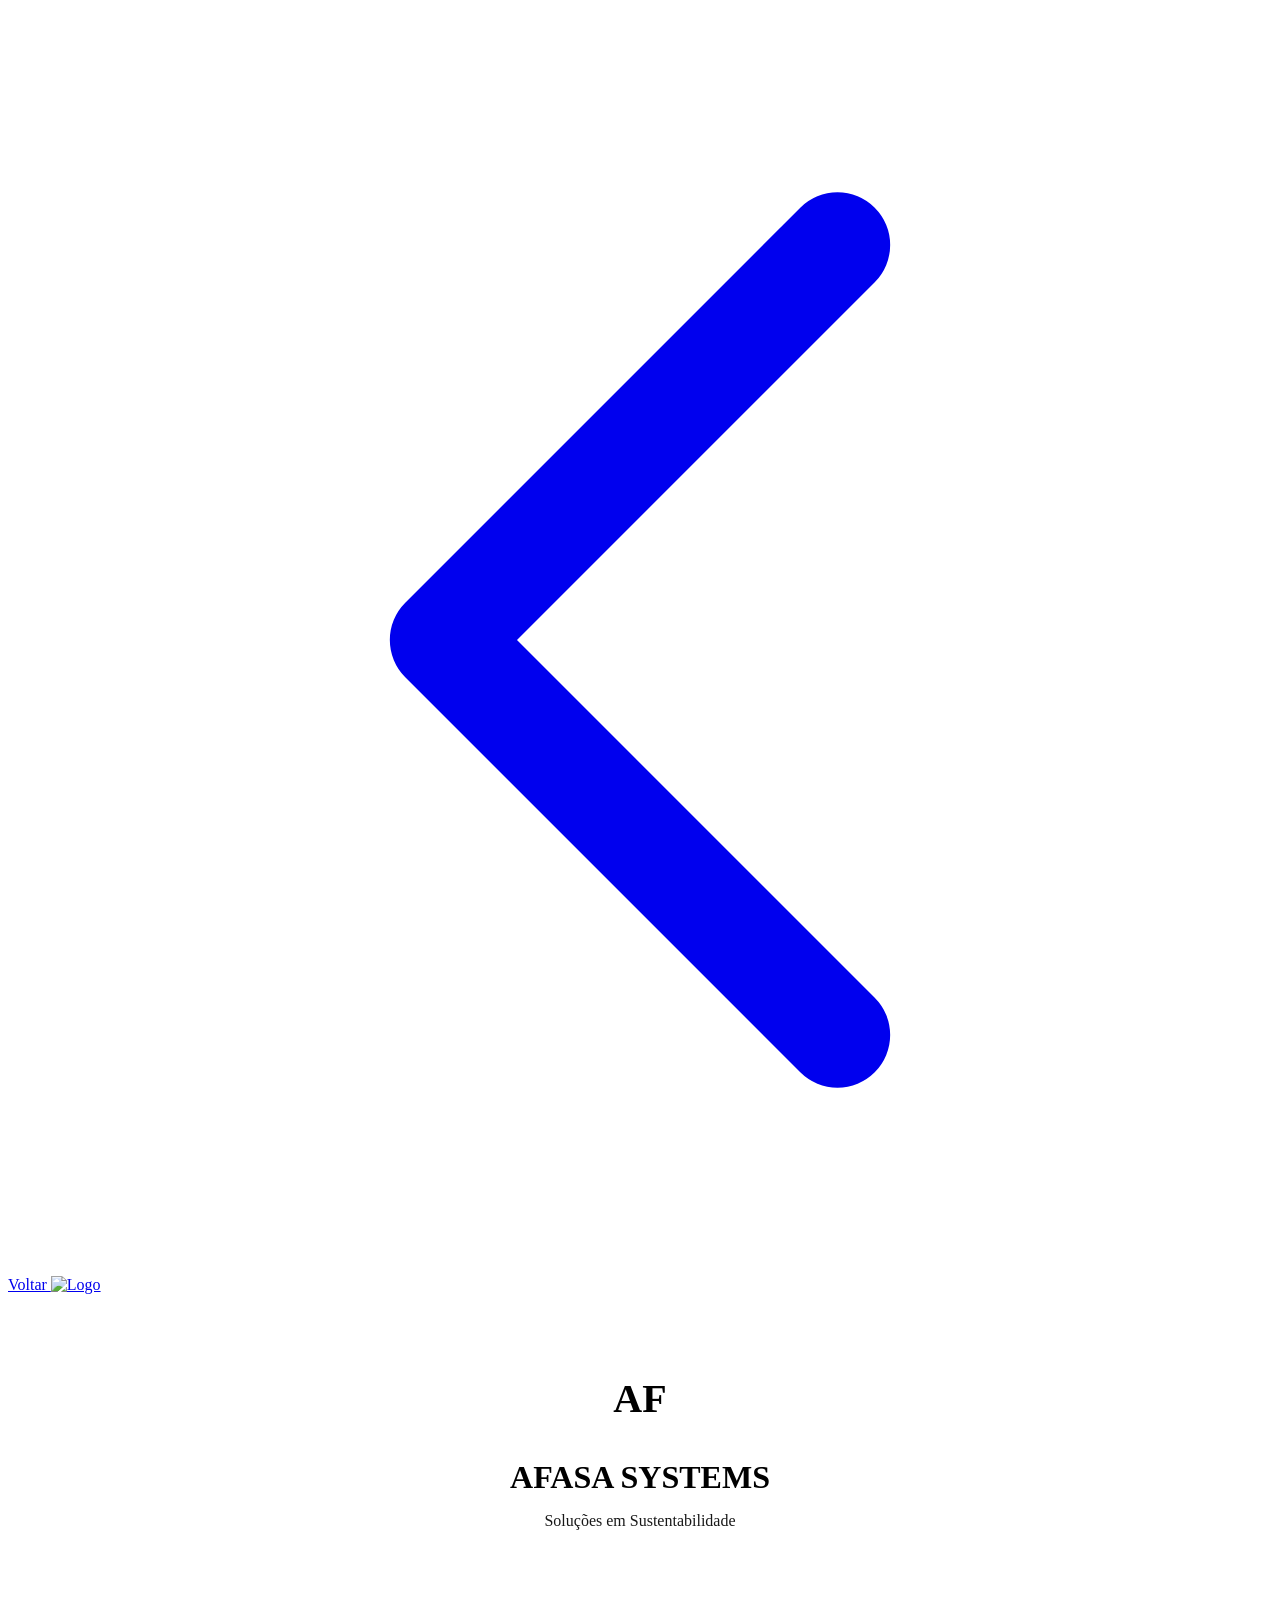
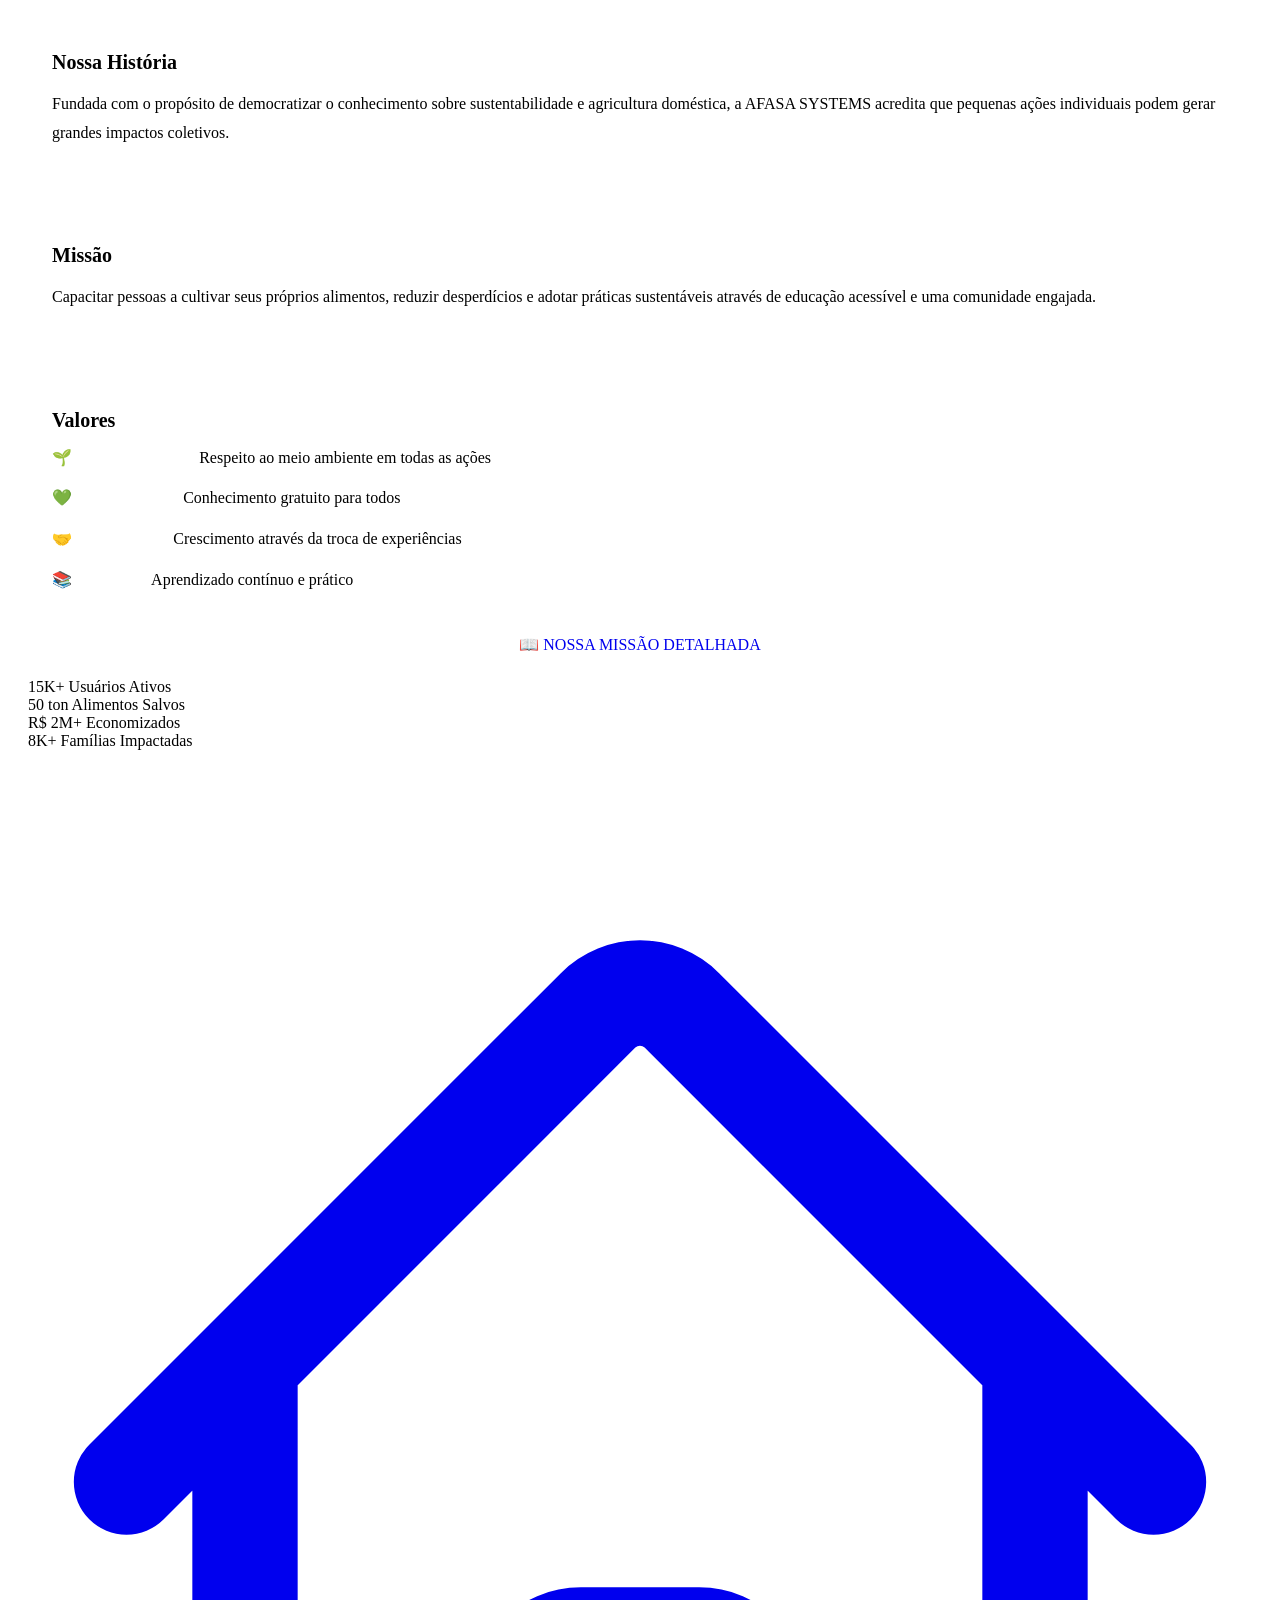
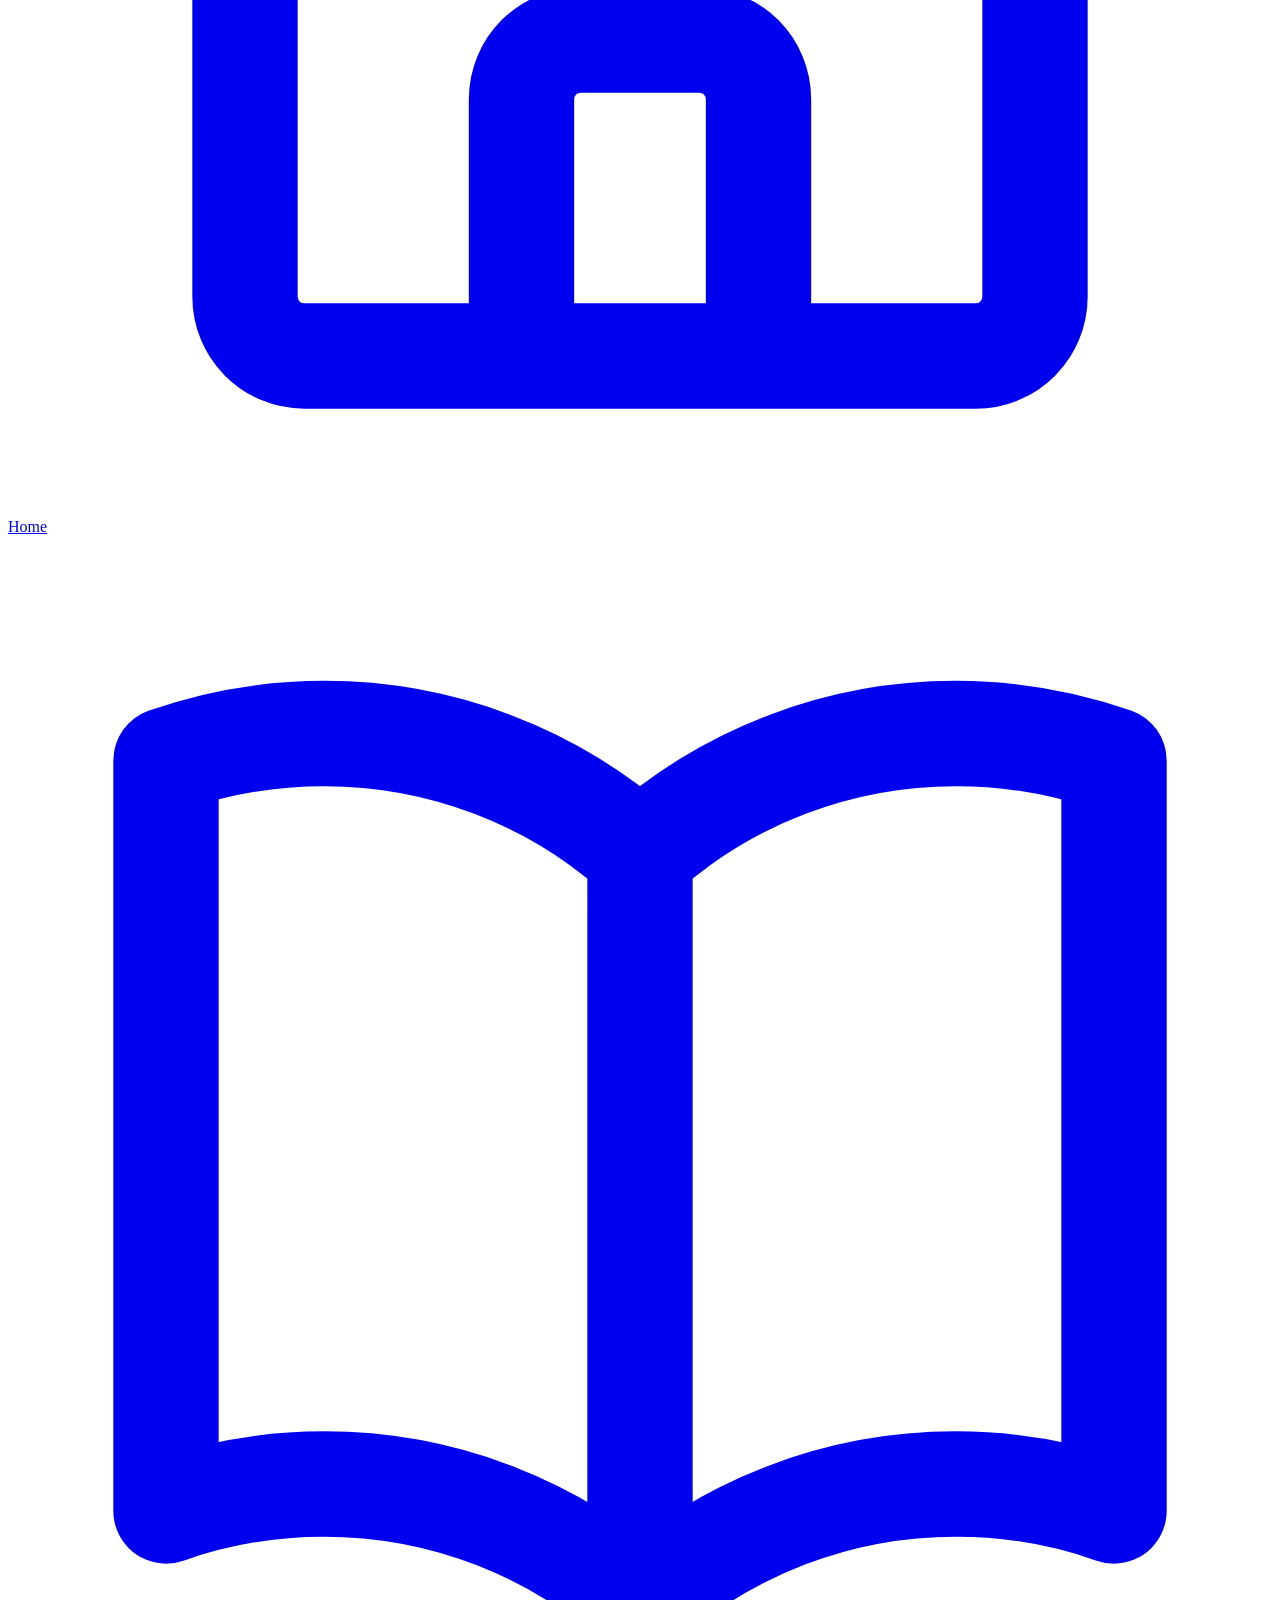
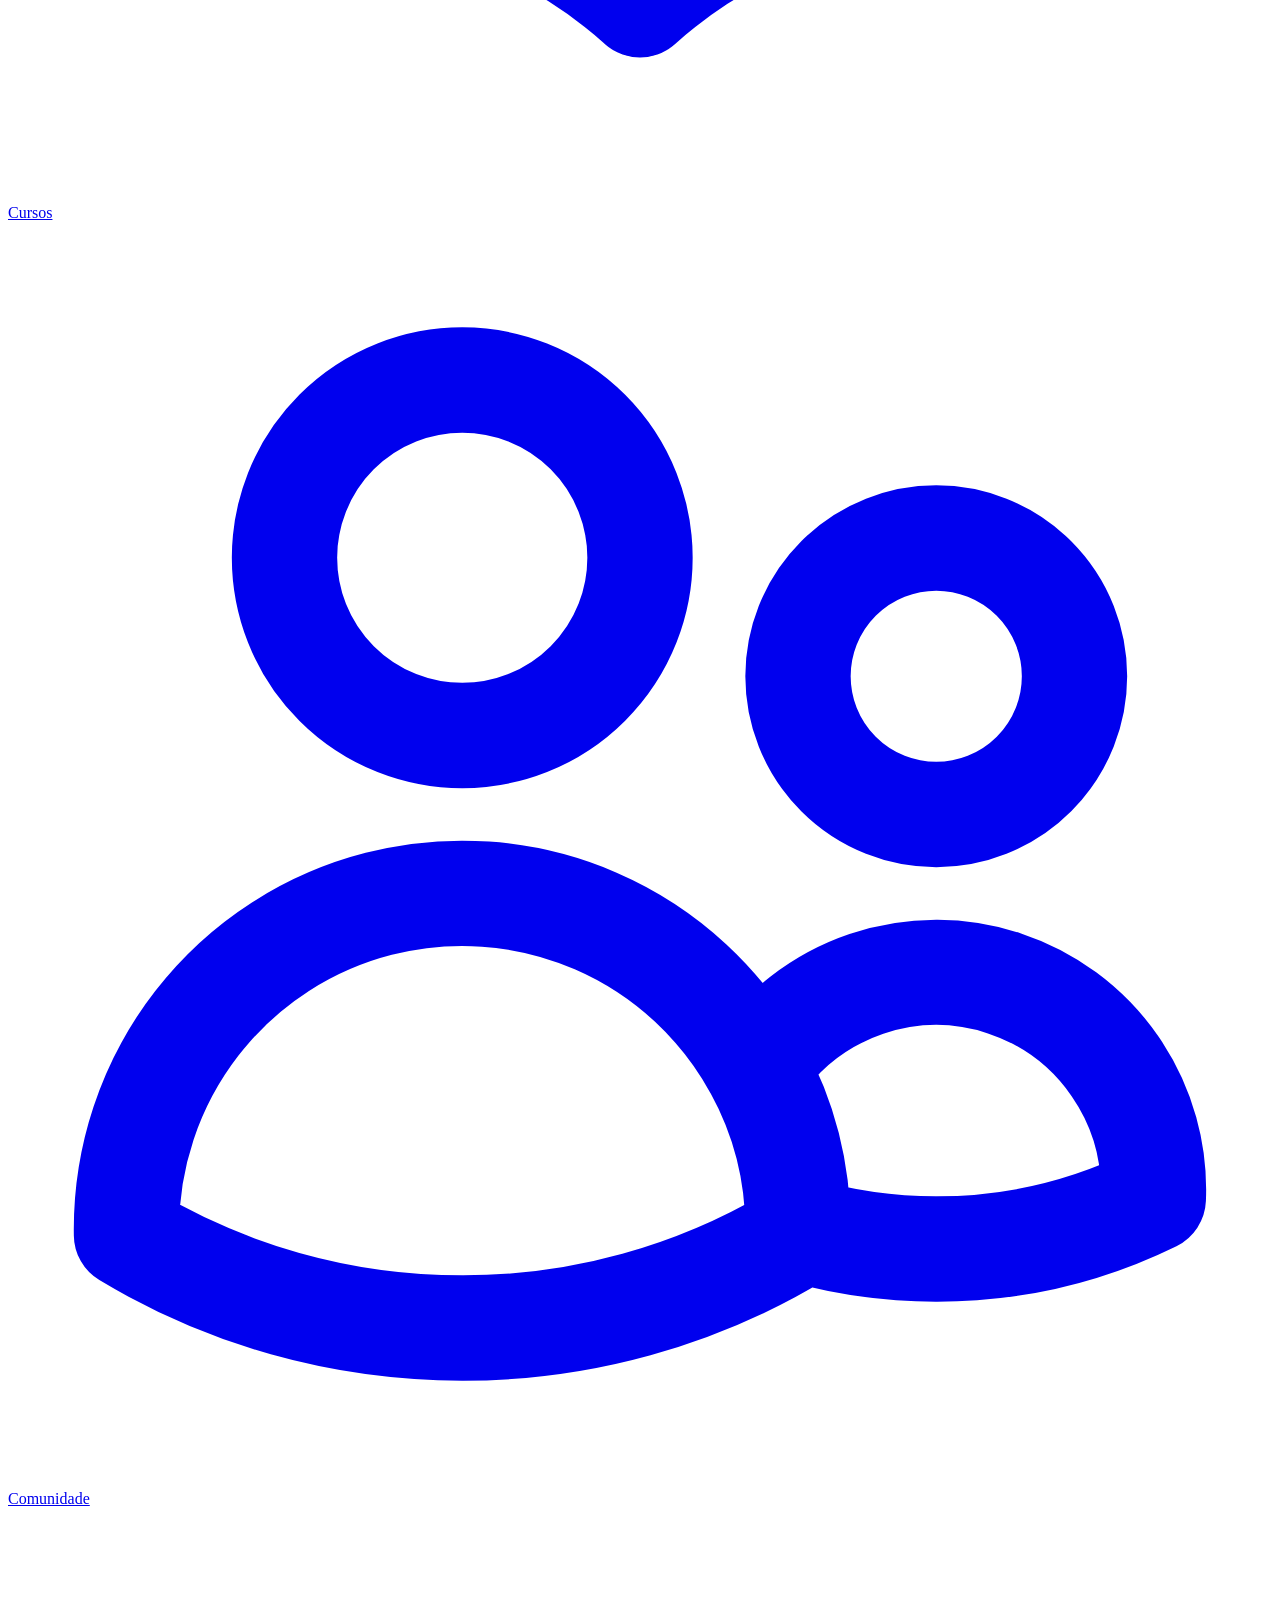
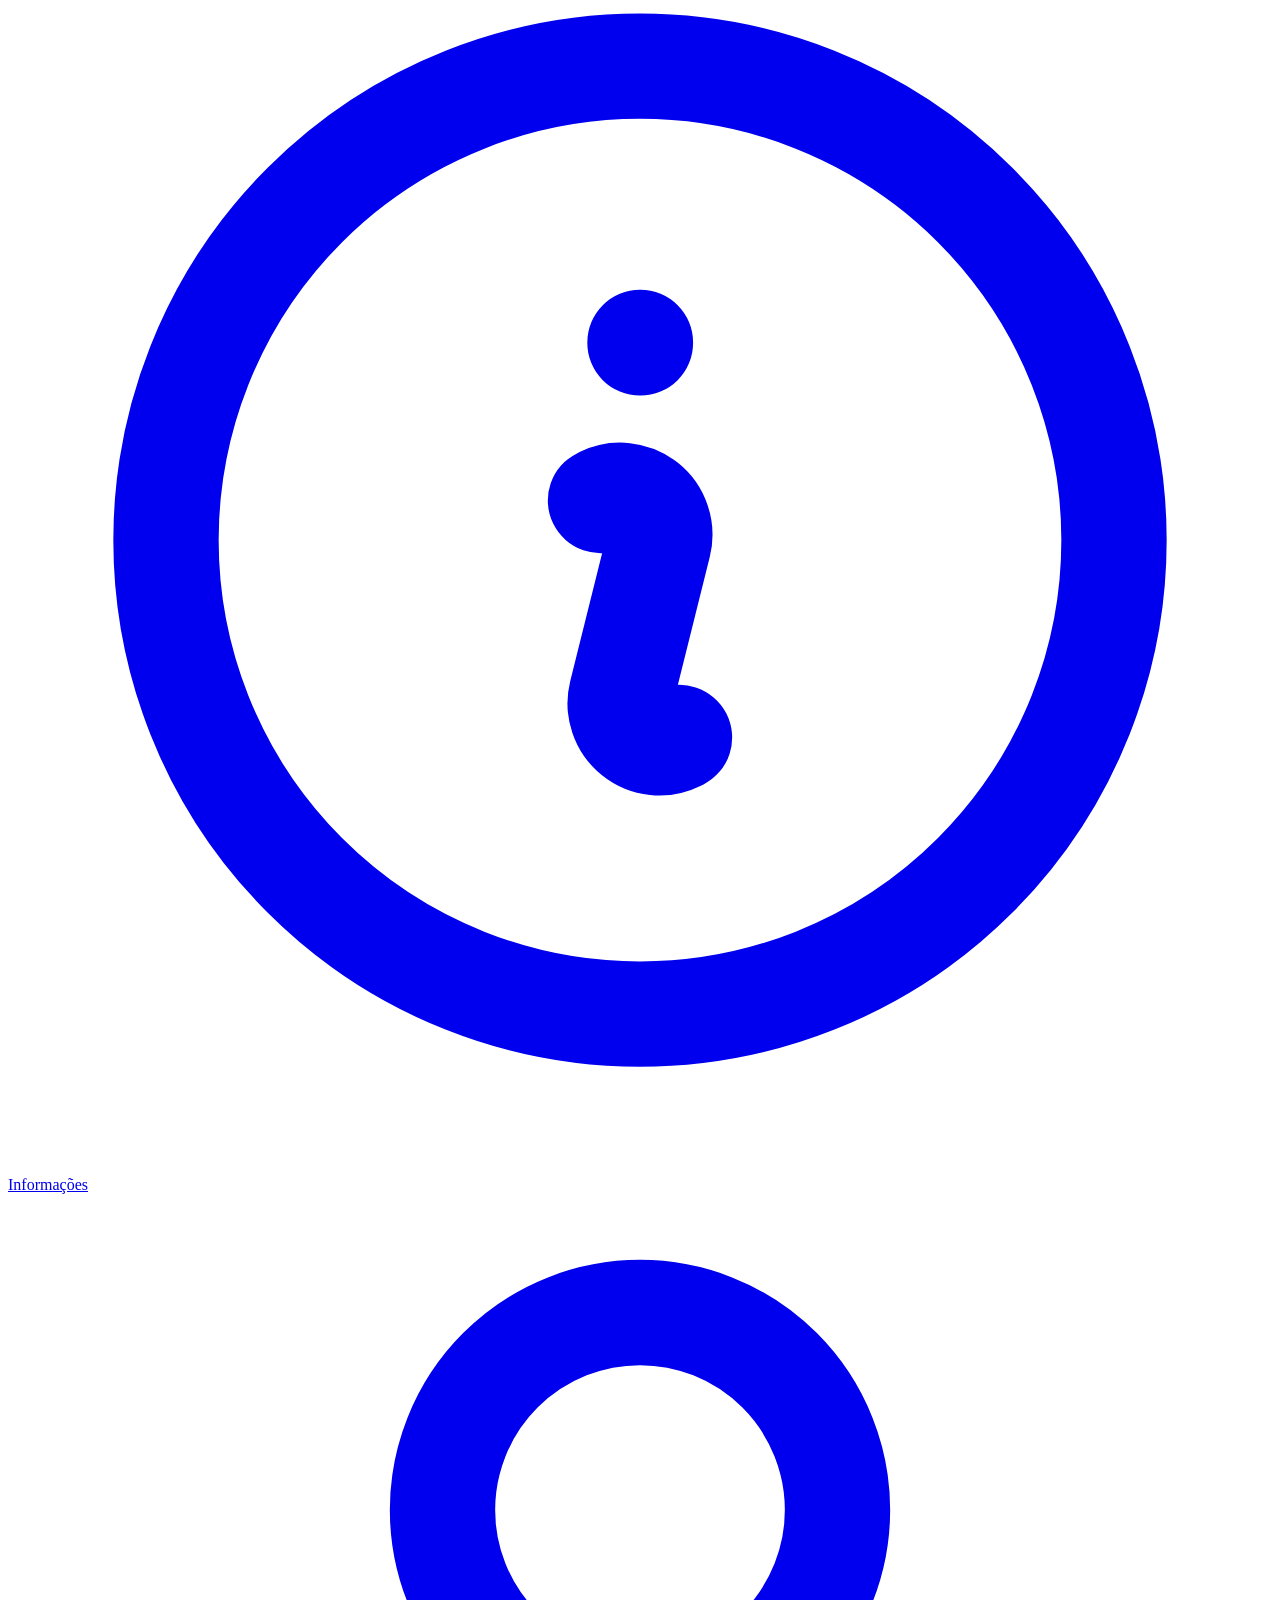
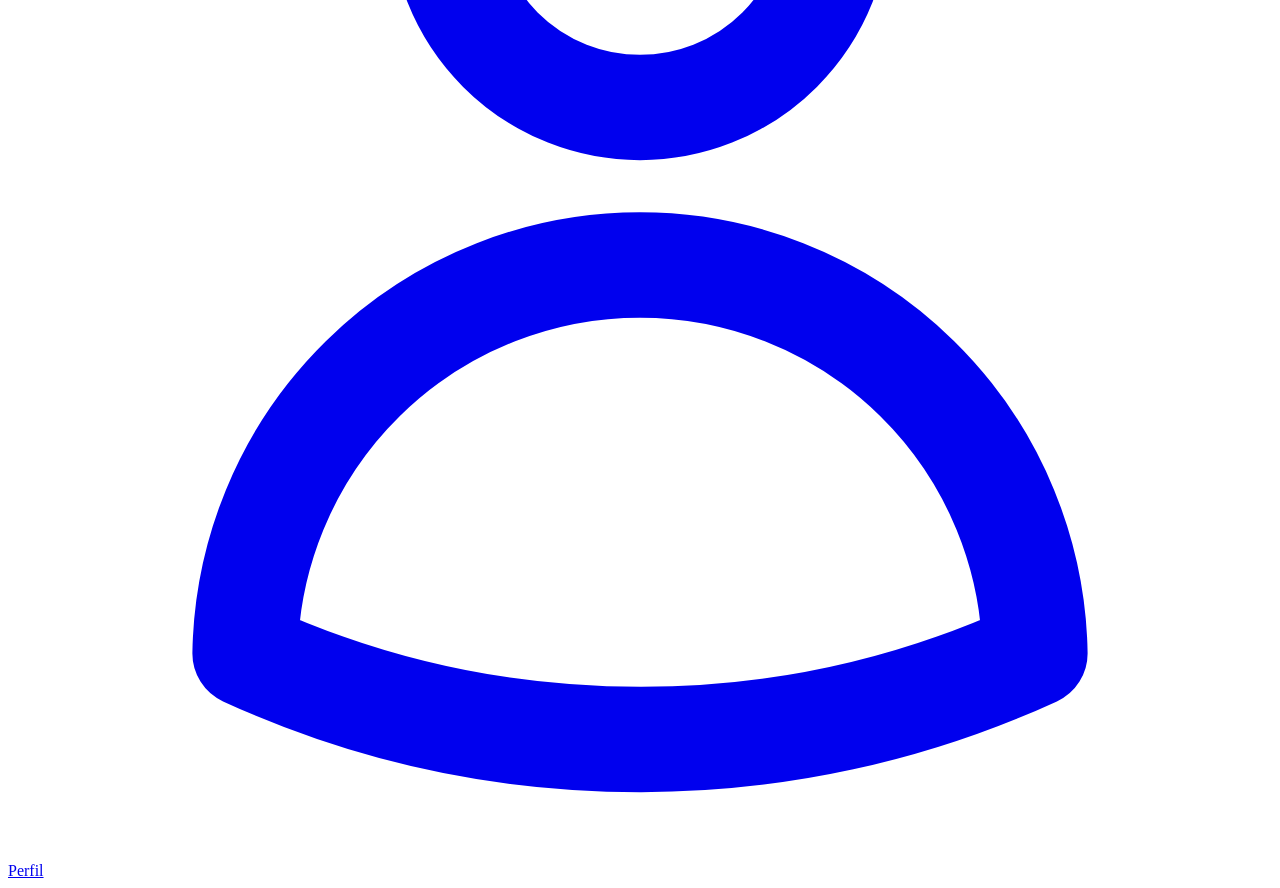
==== about.html @ ed2e095a "Add files via upload Arquivos do projeto Afasa Systems" ====
<!DOCTYPE html>
<html lang="pt-BR">
<head>
    <meta charset="UTF-8">
    <meta name="viewport" content="width=device-width, initial-scale=1.0">
    <title>Sobre - AFASA SYSTEMS</title>
    <link rel="stylesheet" href="css/style.css">
</head>
<body>
     <div class="header">
        <div class="header-content container">
            <a href="home.html" class="back-btn">
                <svg xmlns="http://www.w3.org/2000/svg" fill="none" viewBox="0 0 24 24" stroke-width="2" stroke="currentColor">
                    <path stroke-linecap="round" stroke-linejoin="round" d="M15.75 19.5L8.25 12l7.5-7.5" />
                </svg>
                Voltar
            </a>
            <a href="home.html" class="header-logo">
                <img class="logo" src="images/logo.jpg" alt="Logo">
            </a>
        </div>
    </div>

    <div class="container">
        <div style="padding: 24px 20px 100px;">
            <div style="background: linear-gradient(135deg, var(--green) 0%, var(--green-hover) 100%); padding: 40px 20px; border-radius: 16px; text-align: center; margin-bottom: 24px;">
                <div style="width: 80px; height: 80px; background: white; border-radius: 16px; display: flex; align-items: center; justify-content: center; margin: 0 auto 16px; font-size: 40px; font-weight: 700; color: var(--green);">AF</div>
                <h1 style="font-size: 32px; margin-bottom: 8px;">AFASA SYSTEMS</h1>
                <p style="opacity: 0.9;">Soluções em Sustentabilidade</p>
            </div>

            <div style="background: var(--bg-card); border-radius: 12px; padding: 24px; margin-bottom: 16px; border: 1px solid var(--zinc-800);">
                <h2 style="font-size: 20px; margin-bottom: 12px;">Nossa História</h2>
                <p style="color: var(--gray-light); line-height: 1.8;">
                    Fundada com o propósito de democratizar o conhecimento sobre sustentabilidade e agricultura doméstica, a AFASA SYSTEMS acredita que pequenas ações individuais podem gerar grandes impactos coletivos.
                </p>
            </div>

            <div style="background: var(--bg-card); border-radius: 12px; padding: 24px; margin-bottom: 16px; border: 1px solid var(--zinc-800);">
                <h2 style="font-size: 20px; margin-bottom: 12px;">Missão</h2>
                <p style="color: var(--gray-light); line-height: 1.8;">
                    Capacitar pessoas a cultivar seus próprios alimentos, reduzir desperdícios e adotar práticas sustentáveis através de educação acessível e uma comunidade engajada.
                </p>
            </div>

            <div style="background: var(--bg-card); border-radius: 12px; padding: 24px; margin-bottom: 16px; border: 1px solid var(--zinc-800);">
                <h2 style="font-size: 20px; margin-bottom: 12px;">Valores</h2>
                <div style="display: flex; flex-direction: column; gap: 12px; color: var(--gray-light); line-height: 1.8;">
                    <div>🌱 <strong style="color: white;">Sustentabilidade:</strong> Respeito ao meio ambiente em todas as ações</div>
                    <div>💚 <strong style="color: white;">Acessibilidade:</strong> Conhecimento gratuito para todos</div>
                    <div>🤝 <strong style="color: white;">Comunidade:</strong> Crescimento através da troca de experiências</div>
                    <div>📚 <strong style="color: white;">Educação:</strong> Aprendizado contínuo e prático</div>
                </div>
            </div>

            <a href="mission.html" class="btn btn-primary" style="text-decoration: none; display: block; text-align: center;">📖 NOSSA MISSÃO DETALHADA</a>

            <div class="stats-grid" style="margin-top: 24px;">
                <div class="stat-card">
                    <span class="stat-number">15K+</span>
                    <span class="stat-label">Usuários Ativos</span>
                </div>
                <div class="stat-card">
                    <span class="stat-number">50 ton</span>
                    <span class="stat-label">Alimentos Salvos</span>
                </div>
                <div class="stat-card">
                    <span class="stat-number">R$ 2M+</span>
                    <span class="stat-label">Economizados</span>
                </div>
                <div class="stat-card">
                    <span class="stat-number">8K+</span>
                    <span class="stat-label">Famílias Impactadas</span>
                </div>
            </div>
        </div>
    </div>

    <div class="bottom-nav">
        <a href="home.html" class="nav-item">
            <svg xmlns="http://www.w3.org/2000/svg" fill="none" viewBox="0 0 24 24" stroke-width="2" stroke="currentColor">
                <path stroke-linecap="round" stroke-linejoin="round" d="M2.25 12l8.954-8.955c.44-.439 1.152-.439 1.591 0L21.75 12M4.5 9.75v10.125c0 .621.504 1.125 1.125 1.125H9.75v-4.875c0-.621.504-1.125 1.125-1.125h2.25c.621 0 1.125.504 1.125 1.125V21h4.125c.621 0 1.125-.504 1.125-1.125V9.75M8.25 21h8.25" />
            </svg>
            <span>Home</span>
        </a>
        <a href="course.html" class="nav-item">
            <svg xmlns="http://www.w3.org/2000/svg" fill="none" viewBox="0 0 24 24" stroke-width="2" stroke="currentColor">
                <path stroke-linecap="round" stroke-linejoin="round" d="M12 6.042A8.967 8.967 0 006 3.75c-1.052 0-2.062.18-3 .512v14.25A8.987 8.987 0 016 18c2.305 0 4.408.867 6 2.292m0-14.25a8.966 8.966 0 016-2.292c1.052 0 2.062.18 3 .512v14.25A8.987 8.987 0 0018 18a8.967 8.967 0 00-6 2.292m0-14.25v14.25" />
            </svg>
            <span>Cursos</span>
        </a>
        <a href="community.html" class="nav-item">
            <svg xmlns="http://www.w3.org/2000/svg" fill="none" viewBox="0 0 24 24" stroke-width="2" stroke="currentColor">
                <path stroke-linecap="round" stroke-linejoin="round" d="M15 19.128a9.38 9.38 0 002.625.372 9.337 9.337 0 004.121-.952 4.125 4.125 0 00-7.533-2.493M15 19.128v-.003c0-1.113-.285-2.16-.786-3.07M15 19.128v.106A12.318 12.318 0 018.624 21c-2.331 0-4.512-.645-6.374-1.766l-.001-.109a6.375 6.375 0 0111.964-3.07M12 6.375a3.375 3.375 0 11-6.75 0 3.375 3.375 0 016.75 0zm8.25 2.25a2.625 2.625 0 11-5.25 0 2.625 2.625 0 015.25 0z" />
            </svg>
            <span>Comunidade</span>
        </a>
        <a href="about.html" class="nav-item active">
            <svg xmlns="http://www.w3.org/2000/svg" fill="none" viewBox="0 0 24 24" stroke-width="2" stroke="currentColor">
                <path stroke-linecap="round" stroke-linejoin="round" d="M11.25 11.25l.041-.02a.75.75 0 011.063.852l-.708 2.836a.75.75 0 001.063.853l.041-.021M21 12a9 9 0 11-18 0 9 9 0 0118 0zm-9-3.75h.008v.008H12V8.25z" />
            </svg>
            <span>Informações</span>
        </a>
        <a href="profile.html" class="nav-item">
            <svg xmlns="http://www.w3.org/2000/svg" fill="none" viewBox="0 0 24 24" stroke-width="2" stroke="currentColor">
                <path stroke-linecap="round" stroke-linejoin="round" d="M15.75 6a3.75 3.75 0 11-7.5 0 3.75 3.75 0 017.5 0zM4.501 20.118a7.5 7.5 0 0114.998 0A17.933 17.933 0 0112 21.75c-2.676 0-5.216-.584-7.499-1.632z" />
            </svg>
            <span>Perfil</span>
        </a>
    </div>

    <script src="js/script.js"></script>
</body>
</html>
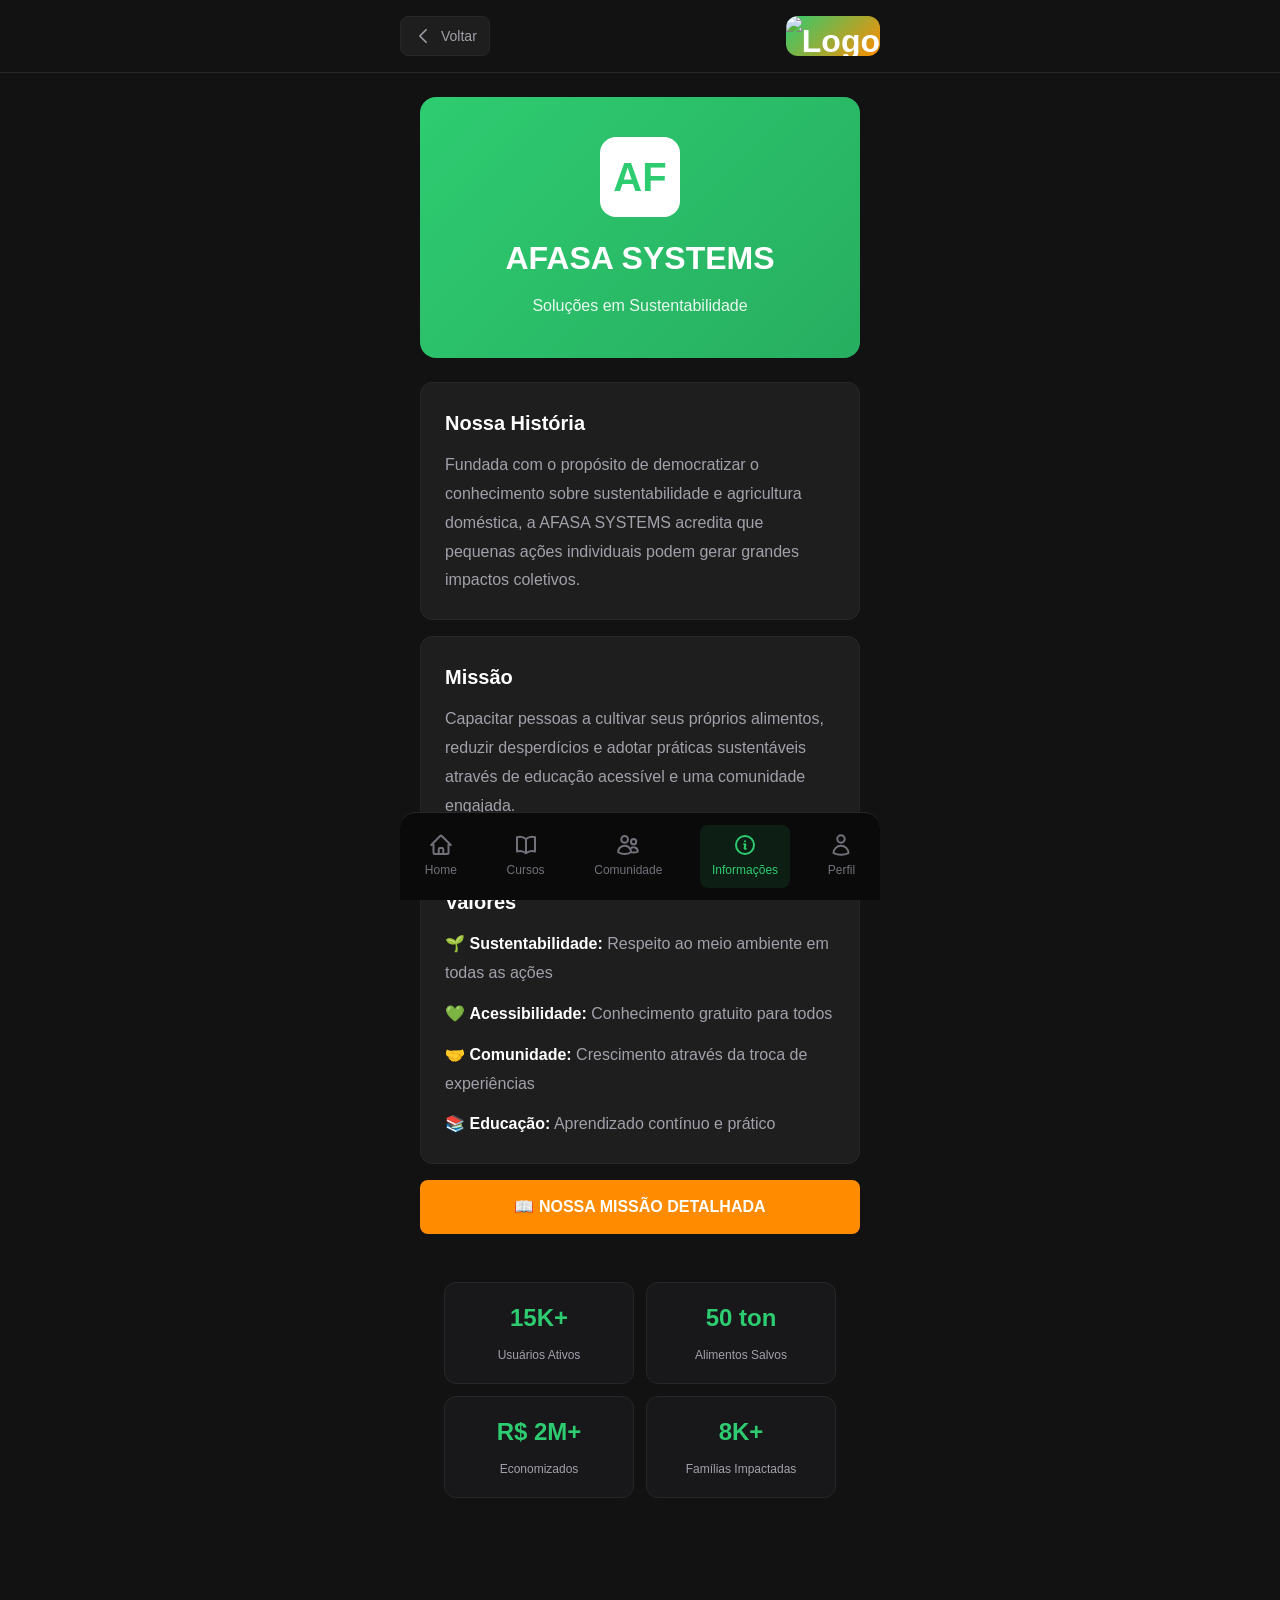
==== commit 3a72a735: "Update about.html" ====
--- a/about.html
+++ b/about.html
@@ -4,7 +4,7 @@
     <meta charset="UTF-8">
     <meta name="viewport" content="width=device-width, initial-scale=1.0">
     <title>Sobre - AFASA SYSTEMS</title>
-    <link rel="stylesheet" href="css/style.css">
+    <link rel="stylesheet" href="style.css">
 </head>
 <body>
      <div class="header">
@@ -111,4 +111,4 @@
 
     <script src="js/script.js"></script>
 </body>
-</html>+</html>
--- a/style.css
+++ b/style.css
@@ -0,0 +1,1489 @@
+* {
+    margin: 0;
+    padding: 0;
+    box-sizing: border-box;
+}
+
+:root {
+    --bg-dark: #121212;
+    --bg-darker: #0A0A0A;
+    --bg-card: #1E1E1E;
+    --green: #2ECC71;
+    --green-hover: #27ae60;
+    --orange: #FF8C00;
+    --orange-hover: #e67e00;
+    --gray: #71717A;
+    --gray-light: #A1A1AA;
+    --white: #FFFFFF;
+    --zinc-900: #18181b;
+    --zinc-800: #27272a;
+}
+
+body {
+    font-family: 'Poppins', 'Inter', -apple-system, BlinkMacSystemFont, 'Segoe UI', sans-serif;
+    background-color: var(--bg-dark);
+    color: var(--white);
+    line-height: 1.6;
+    overflow-x: hidden;
+    min-height: 100vh;
+}
+
+/* Utility Classes */
+.hidden { display: none !important; }
+.container { max-width: 480px; margin: 0 auto; }
+
+/* Buttons */
+.btn {
+    padding: 14px 24px;
+    border-radius: 8px;
+    border: none;
+    font-size: 16px;
+    font-weight: 600;
+    cursor: pointer;
+    transition: all 0.3s ease;
+    text-align: center;
+    text-decoration: none;
+    display: inline-block;
+    width: 100%;
+}
+
+.btn-primary {
+    background-color: var(--orange);
+    color: var(--white);
+}
+
+.btn-primary:hover {
+    background-color: var(--orange-hover);
+    transform: translateY(-2px);
+    box-shadow: 0 8px 16px rgba(255, 140, 0, 0.3);
+}
+
+.btn-secondary {
+    background-color: transparent;
+    color: var(--green);
+    border: 2px solid var(--green);
+}
+
+.btn-secondary:hover {
+    background-color: var(--green);
+    color: var(--white);
+}
+
+/* Input Fields */
+input, textarea, select {
+    width: 100%;
+    padding: 14px 16px;
+    border-radius: 8px;
+    border: 1px solid var(--zinc-800);
+    background-color: var(--zinc-900);
+    color: var(--white);
+    font-size: 16px;
+    font-family: inherit;
+}
+
+input::placeholder, textarea::placeholder {
+    color: var(--gray);
+}
+
+input:focus, textarea:focus, select:focus {
+    outline: none;
+    border-color: var(--green);
+}
+
+label {
+    display: block;
+    margin-bottom: 8px;
+    color: var(--white);
+    font-size: 14px;
+    font-weight: 500;
+}
+
+/* Logo */
+.logo-container {
+    display: flex;
+    flex-direction: column;
+    align-items: center;
+    gap: 16px;
+    padding: 24px 0;
+}
+
+.logo-box {
+    width: 80px;
+    height: 80px;
+    background-color: var(--bg-dark);
+    border-radius: 16px;
+    display: flex;
+    align-items: center;
+    justify-content: center;
+    box-shadow: 0 4px 12px rgba(0, 0, 0, 0.3);
+}
+
+.logo {
+    width: 64px;
+    height: 64px;
+    background: linear-gradient(135deg, #2ECC71 0%, #FF8C00 100%);
+    border-radius: 12px;
+    display: flex;
+    align-items: center;
+    justify-content: center;
+    font-size: 32px;
+    font-weight: 700;
+}
+
+.brand-name {
+    font-size: 24px;
+    font-weight: 700;
+    color: var(--white);
+    text-align: center;
+}
+
+/* Header */
+.header {
+    position: sticky;
+    top: 0;
+    background-color: var(--bg-dark);
+    z-index: 100;
+    border-bottom: 1px solid var(--zinc-800);
+    padding: 16px 20px;
+}
+
+.header-content {
+    display: flex;
+    justify-content: space-between;
+    align-items: center;
+}
+
+.header-logo {
+    font-size: 24px;
+    font-weight: 700;
+    color: var(--white);
+    text-decoration: none;
+    display: flex;
+    align-items: center;
+    justify-content: center;
+}
+
+.header-logo img.logo {
+    height: 40px;
+    width: auto;
+    object-fit: contain;
+}
+
+.back-btn {
+    background: var(--bg-card);
+    border: 1px solid var(--zinc-800);
+    padding: 8px 12px;
+    border-radius: 8px;
+    display: flex;
+    align-items: center;
+    gap: 8px;
+    cursor: pointer;
+    transition: all 0.2s;
+    color: var(--gray-light);
+    text-decoration: none;
+    font-size: 14px;
+}
+
+.back-btn:hover {
+    background: var(--zinc-900);
+    border-color: var(--green);
+    color: var(--green);
+}
+
+.back-btn svg {
+    width: 20px;
+    height: 20px;
+    stroke: currentColor;
+}
+
+.header-icons {
+    display: flex;
+    gap: 16px;
+}
+
+.icon-btn {
+    background: var(--bg-card);
+    border: 1px solid var(--zinc-800);
+    width: 40px;
+    height: 40px;
+    border-radius: 8px;
+    display: flex;
+    align-items: center;
+    justify-content: center;
+    font-size: 20px;
+    cursor: pointer;
+    transition: all 0.2s;
+}
+
+.icon-btn:hover {
+    background: var(--zinc-900);
+    border-color: var(--green);
+    transform: translateY(-2px);
+}
+
+.icon-btn svg {
+    width: 20px;
+    height: 20px;
+    stroke: var(--gray-light);
+    transition: stroke 0.2s;
+}
+
+.icon-btn:hover svg {
+    stroke: var(--green);
+}
+
+/* Bottom Navigation */
+.bottom-nav {
+    position: fixed;
+    bottom: 0;
+    left: 0;
+    right: 0;
+    background-color: var(--bg-darker);
+    border-top: 1px solid var(--zinc-800);
+    display: flex;
+    justify-content: space-around;
+    padding: 12px 0;
+    z-index: 100;
+}
+
+.nav-item {
+    display: flex;
+    flex-direction: column;
+    align-items: center;
+    gap: 4px;
+    color: var(--gray);
+    text-decoration: none;
+    cursor: pointer;
+    padding: 8px 12px;
+    border-radius: 8px;
+    transition: all 0.3s;
+    font-size: 12px;
+}
+
+.nav-item:hover, .nav-item.active {
+    color: var(--green);
+    background-color: rgba(46, 204, 113, 0.1);
+}
+
+.nav-icon {
+    font-size: 24px;
+}
+
+.nav-item svg {
+    width: 24px;
+    height: 24px;
+    stroke: var(--gray);
+    transition: stroke 0.3s;
+}
+
+.nav-item:hover svg,
+.nav-item.active svg {
+    stroke: var(--green);
+}
+
+/* Form Groups */
+.form-group {
+    margin-bottom: 20px;
+    position: relative;
+}
+
+.password-toggle {
+    position: absolute;
+    right: 16px;
+    top: 46px;
+    background: none;
+    border: none;
+    color: var(--gray);
+    cursor: pointer;
+    font-size: 18px;
+}
+
+.link-btn {
+    background: none;
+    border: none;
+    color: var(--green);
+    cursor: pointer;
+    font-size: 16px;
+    text-decoration: underline;
+    transition: color 0.3s;
+}
+
+.link-btn:hover {
+    color: var(--green-hover);
+}
+
+/* Stats */
+.stats-grid {
+    display: grid;
+    grid-template-columns: repeat(2, 1fr);
+    gap: 12px;
+    margin-top: 20px;
+}
+
+.stat-card {
+    background-color: var(--bg-card);
+    padding: 16px;
+    border-radius: 12px;
+    text-align: center;
+    border: 1px solid var(--zinc-800);
+}
+
+.stat-number {
+    font-size: 24px;
+    font-weight: 700;
+    color: var(--green);
+    display: block;
+    margin-bottom: 4px;
+}
+
+.stat-label {
+    color: var(--gray-light);
+    font-size: 12px;
+}
+
+/* Sections */
+.section {
+    padding: 24px 20px;
+    padding-bottom: 100px;
+}
+
+.section-header {
+    display: flex;
+    justify-content: space-between;
+    align-items: center;
+    margin-bottom: 16px;
+}
+
+.section-title {
+    font-size: 20px;
+    font-weight: 600;
+    display: flex;
+    align-items: center;
+    gap: 8px;
+}
+
+.view-all {
+    color: var(--green);
+    font-size: 14px;
+    text-decoration: none;
+}
+
+/* Course Cards */
+.course-grid {
+    display: grid;
+    gap: 16px;
+}
+
+.course-card {
+    background-color: var(--bg-card);
+    border-radius: 12px;
+    overflow: hidden;
+    cursor: pointer;
+    transition: transform 0.3s, box-shadow 0.3s;
+    border: 1px solid var(--zinc-800);
+    text-decoration: none;
+    color: inherit;
+    display: block;
+}
+
+.course-card:hover {
+    transform: translateY(-4px);
+    box-shadow: 0 8px 24px rgba(46, 204, 113, 0.2);
+}
+
+.course-thumbnail {
+    width: 100%;
+    height: 180px;
+    object-fit: cover;
+}
+
+.course-info {
+    padding: 16px;
+}
+
+.course-title {
+    font-size: 16px;
+    font-weight: 600;
+    margin-bottom: 8px;
+    color: var(--white);
+}
+
+.course-meta {
+    display: flex;
+    align-items: center;
+    gap: 12px;
+    color: var(--gray);
+    font-size: 14px;
+}
+
+/* Post Cards */
+.post-card {
+    background-color: var(--bg-card);
+    border-radius: 12px;
+    margin-bottom: 16px;
+    border: 1px solid var(--zinc-800);
+}
+
+.post-header {
+    display: flex;
+    align-items: center;
+    padding: 16px;
+    gap: 12px;
+}
+
+.user-avatar {
+    width: 40px;
+    height: 40px;
+    border-radius: 50%;
+    background-color: var(--green);
+    display: flex;
+    align-items: center;
+    justify-content: center;
+    font-weight: 600;
+    font-size: 18px;
+}
+
+.user-info {
+    flex: 1;
+}
+
+.user-name {
+    font-weight: 600;
+    font-size: 15px;
+}
+
+.post-time {
+    color: var(--gray);
+    font-size: 13px;
+}
+
+.post-image {
+    width: 100%;
+    max-height: 400px;
+    object-fit: cover;
+}
+
+.post-description {
+    padding: 16px;
+    color: var(--white);
+    line-height: 1.6;
+}
+
+.post-actions {
+    display: flex;
+    gap: 24px;
+    padding: 12px 16px;
+    border-top: 1px solid var(--zinc-800);
+}
+
+.action-btn {
+    display: flex;
+    align-items: center;
+    gap: 8px;
+    background: none;
+    border: none;
+    color: var(--gray);
+    cursor: pointer;
+    font-size: 14px;
+    transition: color 0.3s;
+}
+
+.action-btn:hover {
+    color: var(--white);
+}
+
+.action-btn.liked {
+    color: #E74C3C;
+}
+
+/* Profile */
+.profile-header {
+    background: linear-gradient(135deg, var(--green) 0%, var(--green-hover) 100%);
+    padding: 40px 20px;
+    text-align: center;
+}
+
+.profile-avatar {
+    width: 100px;
+    height: 100px;
+    border-radius: 50%;
+    background-color: var(--white);
+    color: var(--green);
+    display: flex;
+    align-items: center;
+    justify-content: center;
+    font-size: 48px;
+    font-weight: 700;
+    margin: 0 auto 16px;
+    border: 4px solid var(--white);
+}
+
+.profile-name {
+    font-size: 24px;
+    font-weight: 600;
+    margin-bottom: 4px;
+}
+
+.profile-level {
+    color: rgba(255, 255, 255, 0.9);
+    font-size: 16px;
+}
+
+.progress-bar {
+    width: 100%;
+    height: 8px;
+    background-color: rgba(255, 255, 255, 0.3);
+    border-radius: 4px;
+    margin-top: 12px;
+    overflow: hidden;
+}
+
+.progress-fill {
+    height: 100%;
+    background-color: var(--white);
+    border-radius: 4px;
+    transition: width 0.3s;
+}
+
+.profile-stats {
+    display: grid;
+    grid-template-columns: repeat(3, 1fr);
+    gap: 16px;
+    padding: 24px 20px;
+    background-color: var(--bg-darker);
+}
+
+.profile-stat {
+    text-align: center;
+}
+
+.profile-stat-number {
+    font-size: 28px;
+    font-weight: 700;
+    color: var(--green);
+    display: block;
+}
+
+.profile-stat-label {
+    color: var(--gray);
+    font-size: 14px;
+    margin-top: 4px;
+}
+
+/* Filter Buttons */
+.filter-buttons {
+    display: flex;
+    gap: 12px;
+    margin: 20px 0;
+    overflow-x: auto;
+    padding-bottom: 8px;
+}
+
+.filter-btn {
+    padding: 10px 20px;
+    border-radius: 20px;
+    border: 1px solid var(--zinc-800);
+    background-color: var(--bg-card);
+    color: var(--white);
+    cursor: pointer;
+    white-space: nowrap;
+    transition: all 0.3s;
+}
+
+.filter-btn:hover {
+    border-color: var(--green);
+}
+
+.filter-btn.active {
+    background-color: var(--green);
+    border-color: var(--green);
+}
+
+/* Floating Action Button */
+.fab {
+    position: fixed;
+    bottom: 80px;
+    right: 20px;
+    width: 60px;
+    height: 60px;
+    border-radius: 50%;
+    background-color: var(--orange);
+    color: var(--white);
+    border: none;
+    cursor: pointer;
+    box-shadow: 0 4px 12px rgba(255, 140, 0, 0.4);
+    display: flex;
+    align-items: center;
+    justify-content: center;
+    font-size: 24px;
+    transition: transform 0.3s, box-shadow 0.3s;
+    z-index: 99;
+    text-decoration: none;
+}
+
+.fab:hover {
+    transform: scale(1.1);
+    box-shadow: 0 6px 20px rgba(255, 140, 0, 0.6);
+}
+
+/* Modal */
+.modal {
+    display: none;
+    position: fixed;
+    top: 0;
+    left: 0;
+    right: 0;
+    bottom: 0;
+    background-color: rgba(0, 0, 0, 0.8);
+    z-index: 1000;
+    overflow-y: auto;
+}
+
+.modal.active {
+    display: flex;
+    justify-content: center;
+    align-items: flex-start;
+    padding: 20px;
+}
+
+.modal-content {
+    background-color: var(--bg-card);
+    border-radius: 16px;
+    padding: 24px;
+    max-width: 500px;
+    width: 100%;
+    margin: 40px auto;
+    position: relative;
+}
+
+.modal-header {
+    display: flex;
+    justify-content: space-between;
+    align-items: center;
+    margin-bottom: 20px;
+}
+
+.modal-title {
+    font-size: 24px;
+    font-weight: 600;
+}
+
+.close-btn {
+    background: none;
+    border: none;
+    color: var(--gray);
+    cursor: pointer;
+    font-size: 32px;
+    padding: 0;
+    line-height: 1;
+    width: 32px;
+    height: 32px;
+}
+
+.close-btn:hover {
+    color: var(--white);
+}
+
+/* FAQ */
+.faq-item {
+    background-color: var(--bg-card);
+    border: 1px solid var(--zinc-800);
+    border-radius: 8px;
+    margin-bottom: 12px;
+    overflow: hidden;
+}
+
+.faq-question {
+    width: 100%;
+    padding: 16px;
+    background: none;
+    border: none;
+    color: var(--white);
+    text-align: left;
+    cursor: pointer;
+    display: flex;
+    justify-content: space-between;
+    align-items: center;
+    font-size: 15px;
+    font-weight: 500;
+}
+
+.faq-question:hover {
+    background-color: var(--zinc-900);
+}
+
+.faq-answer {
+    padding: 0 16px;
+    max-height: 0;
+    overflow: hidden;
+    transition: max-height 0.3s ease, padding 0.3s ease;
+    color: var(--gray-light);
+    line-height: 1.6;
+}
+
+.faq-item.expanded .faq-answer {
+    max-height: 500px;
+    padding: 0 16px 16px 16px;
+}
+
+.chevron {
+    transition: transform 0.3s;
+}
+
+.faq-item.expanded .chevron {
+    transform: rotate(180deg);
+}
+
+/* Animations */
+@keyframes fadeIn {
+    from {
+        opacity: 0;
+        transform: translateY(20px);
+    }
+    to {
+        opacity: 1;
+        transform: translateY(0);
+    }
+}
+
+.fade-in {
+    animation: fadeIn 0.5s ease;
+}
+
+/* Responsive */
+@media (max-width: 768px) {
+    .container {
+        padding: 0;
+    }
+}
+
+@media (min-width: 769px) {
+    .bottom-nav {
+        max-width: 480px;
+        left: 50%;
+        transform: translateX(-50%);
+        border-radius: 16px 16px 0 0;
+    }
+}
+
+/* ✅ NOVO: Profile Selector Styles */
+.profile-selector-container {
+    margin-bottom: 24px;
+}
+
+.profile-selector {
+    display: grid;
+    grid-template-columns: repeat(3, 1fr);
+    gap: 8px;
+    margin-bottom: 12px;
+}
+
+.profile-option {
+    display: flex;
+    flex-direction: column;
+    align-items: center;
+    gap: 8px;
+    padding: 16px 12px;
+    border-radius: 12px;
+    border: 2px solid var(--zinc-800);
+    background-color: var(--zinc-900);
+    cursor: pointer;
+    transition: all 0.3s ease;
+    color: var(--gray-light);
+}
+
+.profile-option:hover {
+    border-color: var(--zinc-700);
+}
+
+.profile-option.active {
+    border-color: var(--green);
+    background-color: rgba(46, 204, 113, 0.1);
+}
+
+.profile-option.active .profile-icon,
+.profile-option.active .profile-label {
+    color: var(--green);
+}
+
+.profile-icon {
+    width: 24px;
+    height: 24px;
+}
+
+.profile-label {
+    font-size: 12px;
+    font-weight: 500;
+}
+
+.profile-description {
+    text-align: center;
+    font-size: 12px;
+    color: var(--gray);
+    margin: 0;
+}
+
+/* ✅ NOVO: Dashboard Styles */
+.dashboard-header {
+    background-color: var(--zinc-900);
+    border-bottom: 1px solid var(--zinc-800);
+    padding: 16px 24px;
+    position: sticky;
+    top: 0;
+    z-index: 100;
+}
+
+.dashboard-header-content {
+    display: flex;
+    justify-content: space-between;
+    align-items: center;
+}
+
+.dashboard-logo-section {
+    display: flex;
+    align-items: center;
+    gap: 12px;
+}
+
+.dashboard-logo {
+    width: 40px;
+    height: 40px;
+    object-fit: contain;
+}
+
+.dashboard-title-group h1 {
+    font-size: 18px;
+    margin: 0;
+    color: var(--white);
+}
+
+.dashboard-title-group p {
+    font-size: 14px;
+    color: var(--gray-light);
+    margin: 0;
+}
+
+.logout-btn {
+    background: none;
+    border: none;
+    color: var(--gray-light);
+    font-size: 14px;
+    cursor: pointer;
+    transition: color 0.3s;
+}
+
+.logout-btn:hover {
+    color: var(--white);
+}
+
+/* Stats Grid */
+.stats-grid {
+    display: grid;
+    grid-template-columns: repeat(2, 1fr);
+    gap: 12px;
+    padding: 24px;
+}
+
+.stat-card {
+    background-color: var(--zinc-900);
+    border: 1px solid var(--zinc-800);
+    border-radius: 12px;
+    padding: 16px;
+}
+
+.stat-card-content {
+    display: flex;
+    align-items: center;
+    gap: 12px;
+}
+
+.stat-icon {
+    width: 20px;
+    height: 20px;
+}
+
+.stat-icon.green { color: var(--green); }
+.stat-icon.orange { color: var(--orange); }
+.stat-icon.blue { color: #3B82F6; }
+.stat-icon.red { color: #EF4444; }
+.stat-icon.yellow { color: #F59E0B; }
+.stat-icon.purple { color: #A855F7; }
+
+.stat-value {
+    font-size: 24px;
+    font-weight: 600;
+    color: var(--white);
+    margin: 0;
+}
+
+.stat-label {
+    font-size: 12px;
+    color: var(--gray-light);
+    margin: 0;
+}
+
+/* Tabs */
+.tabs-container {
+    padding: 0 24px;
+    margin-top: 24px;
+}
+
+.tabs {
+    display: flex;
+    gap: 8px;
+    background-color: var(--zinc-900);
+    padding: 4px;
+    border-radius: 12px;
+}
+
+.tab-btn {
+    flex: 1;
+    padding: 12px 16px;
+    border-radius: 8px;
+    border: none;
+    background: transparent;
+    color: var(--gray-light);
+    font-size: 14px;
+    font-weight: 500;
+    cursor: pointer;
+    transition: all 0.3s;
+    display: flex;
+    align-items: center;
+    justify-content: center;
+    gap: 8px;
+}
+
+.tab-btn.active {
+    background-color: var(--orange);
+    color: var(--white);
+}
+
+.tab-btn.active-green {
+    background-color: var(--green);
+    color: var(--white);
+}
+
+.tab-btn:hover:not(.active):not(.active-green) {
+    color: var(--white);
+}
+
+.tab-btn svg {
+    width: 16px;
+    height: 16px;
+}
+
+/* Content Card */
+.content-card {
+    background-color: var(--zinc-900);
+    border: 1px solid var(--zinc-800);
+    border-radius: 12px;
+    overflow: hidden;
+    margin-bottom: 16px;
+}
+
+.content-card-header {
+    padding: 16px;
+    border-bottom: 1px solid var(--zinc-800);
+}
+
+.author-info {
+    display: flex;
+    align-items: center;
+    gap: 12px;
+    margin-bottom: 12px;
+}
+
+.author-photo {
+    width: 40px;
+    height: 40px;
+    border-radius: 50%;
+}
+
+.author-details h4 {
+    font-size: 14px;
+    font-weight: 500;
+    color: var(--white);
+    margin: 0;
+}
+
+.author-details p {
+    font-size: 12px;
+    color: var(--gray-light);
+    margin: 0;
+}
+
+.content-badge {
+    font-size: 12px;
+    padding: 4px 8px;
+    border-radius: 999px;
+}
+
+.content-badge.course {
+    background-color: rgba(46, 204, 113, 0.2);
+    color: var(--green);
+}
+
+.content-badge.recipe {
+    background-color: rgba(59, 130, 246, 0.2);
+    color: #3B82F6;
+}
+
+.content-card-body {
+    padding: 16px;
+}
+
+.content-thumbnail {
+    width: 100%;
+    height: 160px;
+    object-fit: cover;
+    border-radius: 12px;
+    margin-bottom: 12px;
+}
+
+.content-title {
+    font-size: 16px;
+    font-weight: 500;
+    color: var(--white);
+    margin-bottom: 8px;
+}
+
+.content-description {
+    font-size: 14px;
+    color: var(--gray-light);
+    margin-bottom: 12px;
+}
+
+.content-meta {
+    display: flex;
+    gap: 16px;
+    font-size: 14px;
+    color: var(--gray-light);
+    margin-bottom: 12px;
+}
+
+/* Alert Box */
+.alert-box {
+    padding: 12px;
+    border-radius: 8px;
+    margin-bottom: 16px;
+}
+
+.alert-box.error {
+    background-color: rgba(239, 68, 68, 0.1);
+    border: 1px solid rgba(239, 68, 68, 0.3);
+}
+
+.alert-box.warning {
+    background-color: rgba(245, 158, 11, 0.1);
+    border: 1px solid rgba(245, 158, 11, 0.3);
+}
+
+.alert-box.info {
+    background: linear-gradient(to right, rgba(46, 204, 113, 0.1), rgba(255, 140, 0, 0.1));
+    border: 1px solid rgba(46, 204, 113, 0.3);
+}
+
+.alert-content {
+    display: flex;
+    align-items: flex-start;
+    gap: 8px;
+}
+
+.alert-content svg {
+    width: 16px;
+    height: 16px;
+    flex-shrink: 0;
+    margin-top: 2px;
+}
+
+.alert-box.error .alert-content svg,
+.alert-box.error .alert-title {
+    color: #EF4444;
+}
+
+.alert-box.warning .alert-content svg,
+.alert-box.warning p {
+    color: #F59E0B;
+}
+
+.alert-title {
+    font-size: 14px;
+    font-weight: 500;
+    margin-bottom: 4px;
+}
+
+.alert-box p {
+    font-size: 12px;
+    margin: 0;
+}
+
+.alert-box ul {
+    margin: 4px 0 0 0;
+    padding-left: 16px;
+}
+
+.alert-box li {
+    font-size: 12px;
+    color: #F87171;
+}
+
+/* Action Buttons */
+.action-buttons {
+    display: flex;
+    gap: 12px;
+}
+
+.btn-reject {
+    flex: 1;
+    background-color: #DC2626;
+    color: var(--white);
+    display: flex;
+    align-items: center;
+    justify-content: center;
+    gap: 8px;
+}
+
+.btn-reject:hover {
+    background-color: #B91C1C;
+}
+
+.btn-approve {
+    flex: 1;
+    background-color: var(--green);
+    color: var(--white);
+    display: flex;
+    align-items: center;
+    justify-content: center;
+    gap: 8px;
+}
+
+.btn-approve:hover {
+    background-color: var(--green-hover);
+}
+
+.btn svg {
+    width: 16px;
+    height: 16px;
+}
+
+/* Status Badges */
+.status-badge {
+    display: inline-flex;
+    align-items: center;
+    gap: 4px;
+    font-size: 12px;
+    padding: 4px 8px;
+    border-radius: 999px;
+}
+
+.status-badge.approved {
+    background-color: rgba(46, 204, 113, 0.2);
+    color: var(--green);
+}
+
+.status-badge.pending {
+    background-color: rgba(245, 158, 11, 0.2);
+    color: #F59E0B;
+}
+
+.status-badge.rejected {
+    background-color: rgba(239, 68, 68, 0.2);
+    color: #EF4444;
+}
+
+.status-badge svg {
+    width: 12px;
+    height: 12px;
+}
+
+/* Create Action Cards */
+.create-actions {
+    display: grid;
+    grid-template-columns: repeat(2, 1fr);
+    gap: 12px;
+    margin-bottom: 24px;
+}
+
+.create-action-card {
+    background-color: var(--zinc-900);
+    border: 2px dashed var(--zinc-700);
+    border-radius: 12px;
+    padding: 24px;
+    display: flex;
+    flex-direction: column;
+    align-items: center;
+    gap: 12px;
+    cursor: pointer;
+    transition: all 0.3s;
+}
+
+.create-action-card:hover {
+    border-color: var(--green);
+}
+
+.create-action-card.orange:hover {
+    border-color: var(--orange);
+}
+
+.create-icon-circle {
+    width: 56px;
+    height: 56px;
+    border-radius: 50%;
+    display: flex;
+    align-items: center;
+    justify-content: center;
+}
+
+.create-icon-circle.green {
+    background-color: rgba(46, 204, 113, 0.1);
+}
+
+.create-icon-circle.orange {
+    background-color: rgba(255, 140, 0, 0.1);
+}
+
+.create-icon-circle svg {
+    width: 28px;
+    height: 28px;
+}
+
+.create-icon-circle.green svg {
+    color: var(--green);
+}
+
+.create-icon-circle.orange svg {
+    color: var(--orange);
+}
+
+.create-action-title {
+    font-size: 14px;
+    font-weight: 500;
+    color: var(--white);
+    margin: 0;
+    text-align: center;
+}
+
+.create-action-subtitle {
+    font-size: 12px;
+    color: var(--gray);
+    margin: 0;
+    text-align: center;
+}
+
+/* Compact Content Card */
+.compact-content-card {
+    background-color: var(--zinc-900);
+    border: 1px solid var(--zinc-800);
+    border-radius: 12px;
+    padding: 16px;
+    margin-bottom: 12px;
+}
+
+.compact-content-layout {
+    display: flex;
+    gap: 16px;
+}
+
+.compact-thumbnail {
+    width: 80px;
+    height: 80px;
+    object-fit: cover;
+    border-radius: 12px;
+    flex-shrink: 0;
+}
+
+.compact-info {
+    flex: 1;
+}
+
+.compact-header {
+    display: flex;
+    justify-content: space-between;
+    align-items: flex-start;
+    margin-bottom: 8px;
+}
+
+.compact-title {
+    font-size: 14px;
+    font-weight: 500;
+    color: var(--white);
+    margin: 0 0 4px 0;
+}
+
+.compact-author {
+    font-size: 12px;
+    color: var(--gray-light);
+    margin: 0;
+}
+
+.compact-date {
+    font-size: 12px;
+    color: var(--gray);
+    margin: 0 0 8px 0;
+}
+
+/* Payment Card */
+.payment-card {
+    background: linear-gradient(135deg, rgba(46, 204, 113, 0.2), rgba(46, 204, 113, 0.05));
+    border: 1px solid rgba(46, 204, 113, 0.3);
+    border-radius: 12px;
+    padding: 24px;
+    margin-bottom: 24px;
+}
+
+.payment-header {
+    display: flex;
+    justify-content: space-between;
+    align-items: center;
+    margin-bottom: 16px;
+}
+
+.payment-header h3 {
+    font-size: 16px;
+    font-weight: 500;
+    color: var(--white);
+    margin: 0;
+}
+
+.payment-date {
+    font-size: 12px;
+    color: var(--gray-light);
+}
+
+.payment-amount {
+    font-size: 36px;
+    font-weight: 700;
+    color: var(--green);
+    margin-bottom: 8px;
+}
+
+.payment-description {
+    font-size: 14px;
+    color: var(--gray-light);
+    margin: 0;
+}
+
+/* Chart Container */
+.chart-container {
+    background-color: var(--zinc-900);
+    border: 1px solid var(--zinc-800);
+    border-radius: 12px;
+    padding: 24px;
+    margin-bottom: 24px;
+}
+
+.chart-container h3 {
+    font-size: 16px;
+    font-weight: 500;
+    color: var(--white);
+    margin: 0 0 16px 0;
+}
+
+.chart {
+    height: 192px;
+    display: flex;
+    align-items: flex-end;
+    justify-content: space-around;
+    gap: 8px;
+}
+
+.chart-bar-wrapper {
+    flex: 1;
+    display: flex;
+    flex-direction: column;
+    align-items: center;
+    gap: 8px;
+}
+
+.chart-bar {
+    width: 100%;
+    background: linear-gradient(to top, var(--green), rgba(46, 204, 113, 0.6));
+    border-radius: 4px 4px 0 0;
+    transition: all 0.3s;
+    position: relative;
+}
+
+.chart-bar:hover {
+    background: linear-gradient(to top, var(--orange), rgba(255, 140, 0, 0.6));
+}
+
+.chart-label {
+    font-size: 12px;
+    color: var(--gray);
+}
+
+/* Performance Card */
+.performance-card {
+    background-color: var(--zinc-900);
+    border: 1px solid var(--zinc-800);
+    border-radius: 12px;
+    padding: 16px;
+}
+
+.performance-layout {
+    display: flex;
+    align-items: center;
+    gap: 16px;
+}
+
+.performance-thumbnail {
+    width: 80px;
+    height: 80px;
+    border-radius: 12px;
+    object-fit: cover;
+}
+
+.performance-info {
+    flex: 1;
+}
+
+.performance-title {
+    font-size: 14px;
+    font-weight: 500;
+    color: var(--white);
+    margin: 0 0 4px 0;
+}
+
+.performance-stats {
+    font-size: 12px;
+    color: var(--gray-light);
+    margin: 0 0 8px 0;
+}
+
+.performance-progress {
+    display: flex;
+    align-items: center;
+    gap: 8px;
+}
+
+.progress-bar {
+    flex: 1;
+    height: 8px;
+    background-color: var(--zinc-800);
+    border-radius: 999px;
+    overflow: hidden;
+}
+
+.progress-fill {
+    height: 100%;
+    background-color: var(--green);
+    border-radius: 999px;
+}
+
+.progress-percentage {
+    font-size: 12px;
+    font-weight: 500;
+    color: var(--green);
+}
+
+/* Content Section */
+.content-section {
+    padding: 24px;
+}
+
+.section-title {
+    font-size: 16px;
+    font-weight: 500;
+    color: var(--white);
+    margin: 0 0 16px 0;
+}
